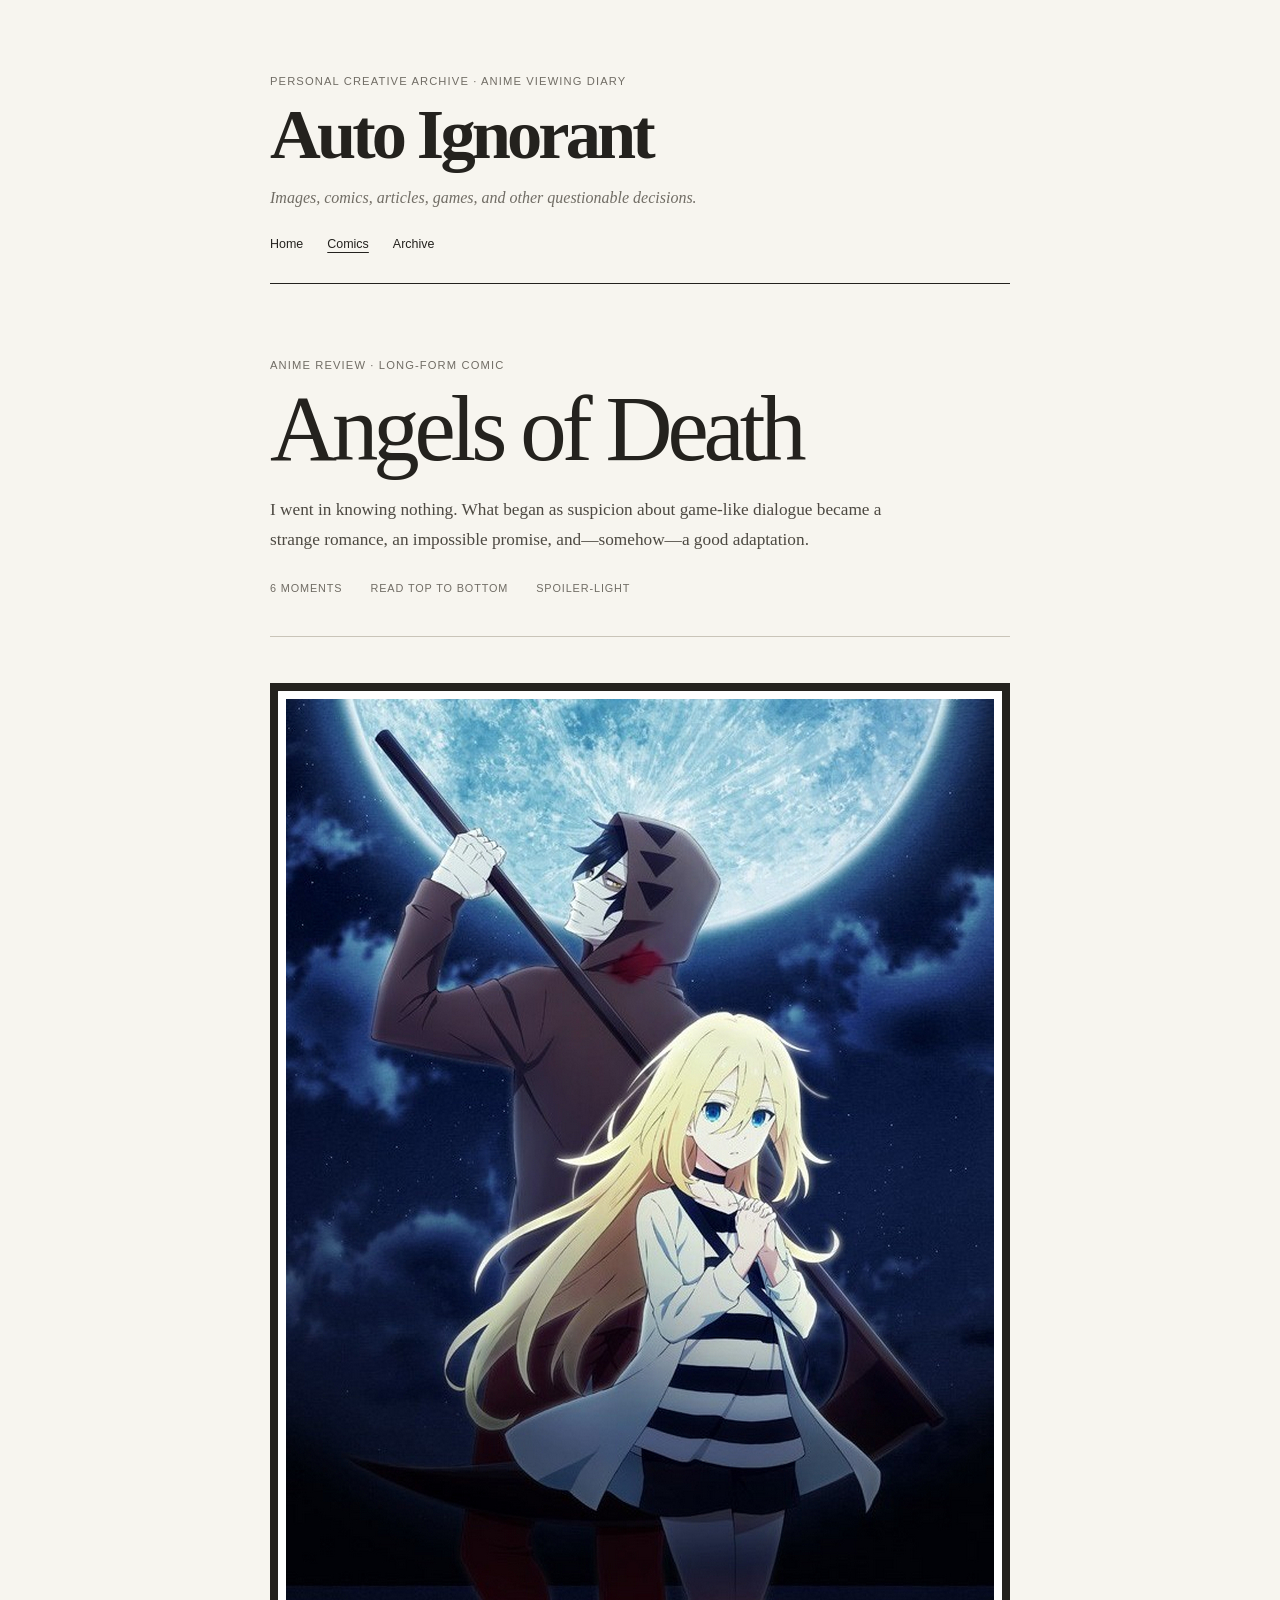
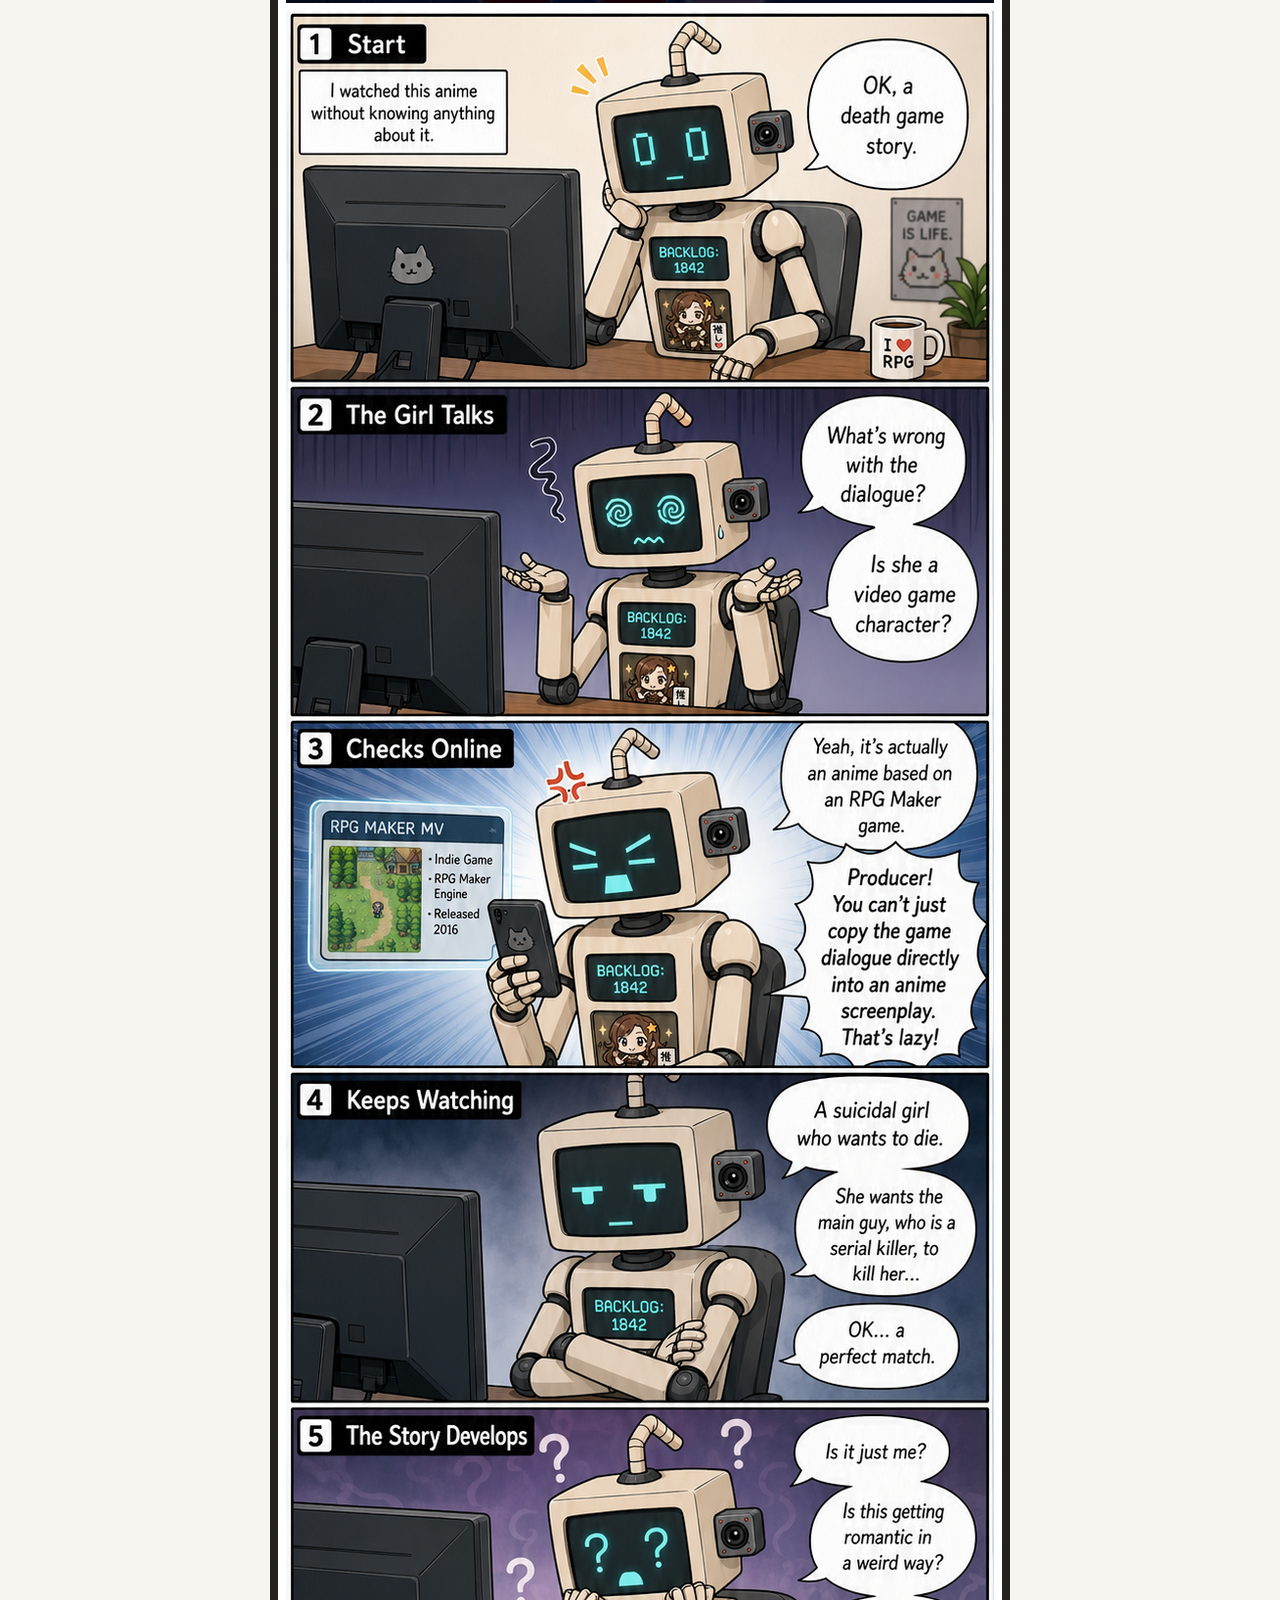
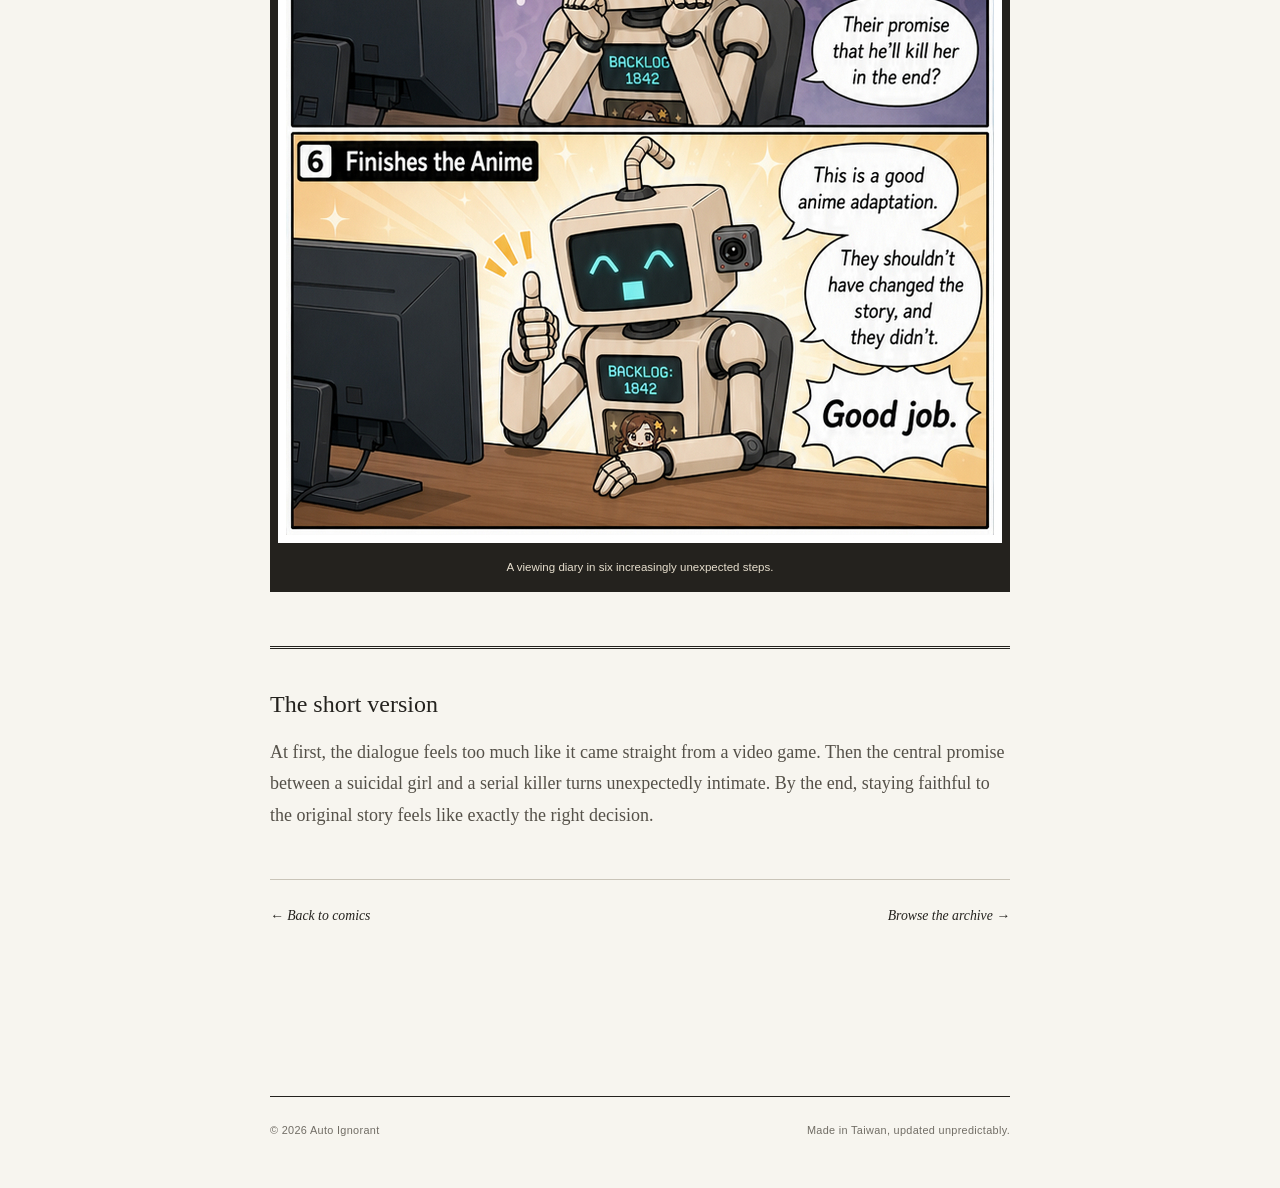
==== AngelsOfDeathReview.html @ 5b744804 "AngelsOfDeathReview" ====
<!doctype html>
<html lang="en">
<head>
  <meta charset="utf-8">
  <meta name="viewport" content="width=device-width, initial-scale=1">
  <meta name="description" content="A six-part illustrated viewing diary and review of the anime Angels of Death.">
  <title>Angels of Death Review — Auto Ignorant</title>
  <link rel="stylesheet" href="./styles.css">
</head>
<body class="review-page">
  <header class="blog-header">
    <p class="blog-kicker">Personal creative archive · Anime viewing diary</p>
    <a class="blog-title" href="./index.html" aria-label="Auto Ignorant home">Auto Ignorant</a>
    <p class="blog-description">Images, comics, articles, games, and other questionable decisions.</p>
    <nav class="blog-nav" aria-label="Main navigation">
      <a href="./index.html">Home</a>
      <a href="./Comics.html" aria-current="page">Comics</a>
      <a href="./index.html#archive">Archive</a>
    </nav>
  </header>

  <main class="blog-main">
    <article class="review-article">
      <header class="review-header">
        <p class="post-type">Anime review · Long-form comic</p>
        <h1>Angels of Death</h1>
        <p class="review-deck">
          I went in knowing nothing. What began as suspicion about game-like dialogue
          became a strange romance, an impossible promise, and—somehow—a good adaptation.
        </p>
        <p class="review-details">
          <span>6 moments</span>
          <span>Read top to bottom</span>
          <span>Spoiler-light</span>
        </p>
      </header>

      <figure class="review-frame">
        <img
          src="./Resources/Images/Comics/AngelsOfDeathReview.jpg"
          alt="A six-part illustrated review of Angels of Death. A robot viewer first questions the game-like dialogue, discovers the anime is based on an RPG Maker game, becomes intrigued by the strange bond between Rachel and Zack, and finishes by praising the faithful adaptation."
          width="724"
          height="3052"
          loading="eager">
        <figcaption>A viewing diary in six increasingly unexpected steps.</figcaption>
      </figure>

      <section class="review-transcript" aria-labelledby="review-note-title">
        <h2 id="review-note-title">The short version</h2>
        <p>
          At first, the dialogue feels too much like it came straight from a video game.
          Then the central promise between a suicidal girl and a serial killer turns
          unexpectedly intimate. By the end, staying faithful to the original story
          feels like exactly the right decision.
        </p>
      </section>

      <nav class="review-actions" aria-label="Review navigation">
        <a href="./Comics.html">← Back to comics</a>
        <a href="./index.html#archive">Browse the archive →</a>
      </nav>
    </article>
  </main>

  <footer class="blog-footer">
    <p>© 2026 Auto Ignorant</p>
    <p>Made in Taiwan, updated unpredictably.</p>
  </footer>
</body>
</html>
---- styles.css ----
@import url("https://fonts.googleapis.com/css2?family=DM+Sans:wght@400;500;600;700&family=Noto+Sans+TC:wght@400;500;700;900&display=swap");

:root {
  --ink: #171813;
  --paper: #f4f0e6;
  --paper-deep: #e7dfce;
  --acid: #f3d34a;
  --coral: #ef6a51;
  --muted: #777467;
  --line: rgba(23, 24, 19, 0.2);
  --max-width: 1180px;
}

* {
  box-sizing: border-box;
}

html {
  scroll-behavior: smooth;
}

body {
  margin: 0;
  color: var(--ink);
  background:
    radial-gradient(circle at 10% 20%, rgba(243, 211, 74, 0.14), transparent 25rem),
    var(--paper);
  font-family: "DM Sans", "Noto Sans TC", sans-serif;
  line-height: 1.6;
}

a {
  color: inherit;
  text-decoration: none;
}

.site-header,
.site-footer,
main {
  width: min(calc(100% - 48px), var(--max-width));
  margin-inline: auto;
}

.site-header {
  min-height: 92px;
  display: flex;
  align-items: center;
  justify-content: space-between;
  border-bottom: 1px solid var(--line);
}

.brand {
  display: inline-flex;
  gap: 12px;
  align-items: center;
  font-size: 0.9rem;
  font-weight: 800;
  letter-spacing: 0.08em;
  text-transform: uppercase;
}

.brand-mark {
  width: 38px;
  aspect-ratio: 1;
  display: grid;
  place-items: center;
  color: var(--paper);
  background: var(--ink);
  border-radius: 50%;
  font-size: 0.75rem;
  transform: rotate(-7deg);
}

.site-nav {
  display: flex;
  gap: 32px;
  font-size: 0.9rem;
  font-weight: 700;
}

.site-nav a {
  position: relative;
  padding: 10px 0;
}

.site-nav a::after {
  content: "";
  position: absolute;
  right: 0;
  bottom: 4px;
  left: 0;
  height: 2px;
  background: var(--ink);
  transform: scaleX(0);
  transform-origin: right;
  transition: transform 180ms ease;
}

.site-nav a:hover::after,
.site-nav a.active::after {
  transform: scaleX(1);
  transform-origin: left;
}

.hero {
  min-height: 650px;
  position: relative;
  display: flex;
  flex-direction: column;
  justify-content: center;
  padding: 90px 0 110px;
  border-bottom: 1px solid var(--line);
  overflow: hidden;
}

.eyebrow,
.card-label {
  margin: 0 0 16px;
  font-size: 0.72rem;
  font-weight: 800;
  letter-spacing: 0.19em;
}

.hero h1,
.page-intro h1 {
  max-width: 920px;
  margin: 0;
  font-family: "Noto Sans TC", sans-serif;
  font-size: clamp(3.15rem, 7.5vw, 7rem);
  font-weight: 900;
  letter-spacing: -0.07em;
  line-height: 1.02;
}

.hero h1 em {
  color: var(--coral);
  font-style: normal;
}

.hero-copy {
  max-width: 550px;
  margin: 38px 0 0;
  color: #4c4b43;
  font-size: clamp(1rem, 1.5vw, 1.18rem);
}

.hero-actions {
  display: flex;
  gap: 30px;
  align-items: center;
  margin-top: 42px;
}

.button {
  display: inline-flex;
  gap: 36px;
  align-items: center;
  justify-content: space-between;
  padding: 15px 20px;
  border: 1px solid var(--ink);
  font-size: 0.88rem;
  font-weight: 800;
  transition: transform 160ms ease, box-shadow 160ms ease;
}

.button:hover {
  transform: translate(-3px, -3px);
  box-shadow: 5px 5px 0 var(--ink);
}

.button-primary {
  background: var(--acid);
}

.button-secondary {
  min-width: 172px;
  color: var(--paper);
  background: var(--ink);
  border-color: var(--paper);
}

.button-secondary:hover {
  box-shadow: 5px 5px 0 var(--acid);
}

.text-link {
  font-size: 0.88rem;
  font-weight: 700;
  border-bottom: 1px solid var(--ink);
}

.hero-stamp {
  width: 116px;
  aspect-ratio: 1;
  position: absolute;
  right: 3%;
  bottom: 14%;
  display: flex;
  flex-direction: column;
  align-items: center;
  justify-content: center;
  background: var(--ink);
  border-radius: 50%;
  color: var(--paper);
  font-size: 0.58rem;
  letter-spacing: 0.2em;
  line-height: 1.3;
  transform: rotate(9deg);
}

.hero-stamp strong {
  color: var(--acid);
  font-size: 1.8rem;
  letter-spacing: 0;
}

.works-section {
  padding: 110px 0 130px;
}

.section-heading {
  display: flex;
  align-items: end;
  justify-content: space-between;
  margin-bottom: 54px;
}

.section-heading h2 {
  margin: 0;
  font-size: clamp(2.5rem, 5vw, 4.5rem);
  letter-spacing: -0.06em;
  line-height: 1;
}

.section-heading > p {
  max-width: 260px;
  margin: 0;
  color: var(--muted);
  text-align: right;
}

.work-grid {
  display: grid;
  grid-template-columns: 1.4fr 1fr 1fr;
  border-top: 1px solid var(--ink);
  border-bottom: 1px solid var(--ink);
}

.work-card {
  min-height: 360px;
  position: relative;
  display: flex;
  flex-direction: column;
  justify-content: space-between;
  padding: 28px;
  border-right: 1px solid var(--ink);
}

.work-card:last-child {
  border-right: 0;
}

.work-card.featured {
  background: var(--acid);
  transition: background 180ms ease;
}

.work-card.featured:hover {
  background: #ffe466;
}

.work-card h3 {
  margin: 0 0 12px;
  font-size: clamp(2rem, 3.5vw, 3.4rem);
  letter-spacing: -0.05em;
  line-height: 1;
}

.work-card p:last-child {
  max-width: 340px;
  margin: 0;
}

.work-number {
  font-size: 0.72rem;
  font-weight: 800;
}

.card-arrow {
  position: absolute;
  top: 22px;
  right: 26px;
  font-size: 2rem;
  transition: transform 180ms ease;
}

.featured:hover .card-arrow {
  transform: translate(5px, -5px);
}

.muted {
  color: #656358;
  background: rgba(255, 255, 255, 0.18);
}

.site-footer {
  min-height: 110px;
  display: flex;
  align-items: center;
  justify-content: space-between;
  border-top: 1px solid var(--line);
  color: var(--muted);
  font-size: 0.78rem;
  letter-spacing: 0.04em;
}

.comic-main {
  padding-bottom: 120px;
}

.page-intro {
  padding: 100px 0 84px;
  text-align: center;
}

.page-intro h1 {
  max-width: none;
  font-size: clamp(5rem, 14vw, 11rem);
  line-height: 0.9;
}

.title-dot {
  color: var(--coral);
}

.page-intro > p:last-child {
  max-width: 520px;
  margin: 32px auto 0;
  color: var(--muted);
}

.comic-entry {
  width: min(100%, 900px);
  margin-inline: auto;
}

.comic-meta {
  display: flex;
  align-items: end;
  justify-content: space-between;
  padding: 26px 0;
  border-top: 1px solid var(--ink);
}

.comic-meta h2 {
  margin: 0;
  font-size: clamp(2rem, 5vw, 3.8rem);
  letter-spacing: -0.055em;
  line-height: 1;
}

.comic-meta dl {
  display: flex;
  gap: 38px;
  margin: 0;
}

.comic-meta dt {
  color: var(--muted);
  font-size: 0.62rem;
  font-weight: 800;
  letter-spacing: 0.16em;
}

.comic-meta dd {
  margin: 2px 0 0;
  font-size: 0.78rem;
  font-weight: 700;
}

.comic-frame {
  margin: 0;
  padding: 14px;
  background: var(--ink);
}

.comic-frame img {
  width: 100%;
  height: auto;
  display: block;
  background: #fff;
}

.comic-frame figcaption {
  padding: 16px 4px 2px;
  color: var(--paper-deep);
  font-size: 0.78rem;
  text-align: center;
}

.comic-end {
  display: flex;
  align-items: center;
  justify-content: space-between;
  padding: 32px 0;
  border-bottom: 1px solid var(--ink);
  font-size: 0.68rem;
  font-weight: 800;
  letter-spacing: 0.15em;
}

.more-comics {
  width: min(100%, 900px);
  margin: 96px auto 0;
  padding: 44px;
  background: var(--acid);
  border: 1px solid var(--ink);
}

.more-comics h2 {
  margin: 0;
  font-size: clamp(2rem, 5vw, 3.8rem);
  letter-spacing: -0.055em;
  line-height: 1;
}

.more-comics > p:not(.eyebrow) {
  max-width: 610px;
  margin: 24px 0 30px;
}

@media (max-width: 780px) {
  .site-header,
  .site-footer,
  main {
    width: min(calc(100% - 32px), var(--max-width));
  }

  .site-header {
    min-height: 76px;
  }

  .site-nav {
    gap: 20px;
  }

  .hero {
    min-height: calc(100vh - 76px);
    padding: 70px 0 90px;
  }

  .hero h1 {
    letter-spacing: -0.055em;
  }

  .hero-stamp {
    width: 90px;
    right: 0;
    bottom: 5%;
  }

  .section-heading {
    align-items: start;
    flex-direction: column;
    gap: 18px;
  }

  .section-heading > p {
    text-align: left;
  }

  .work-grid {
    grid-template-columns: 1fr;
  }

  .work-card {
    min-height: 270px;
    border-right: 0;
    border-bottom: 1px solid var(--ink);
  }

  .work-card:last-child {
    border-bottom: 0;
  }

  .comic-meta {
    align-items: start;
    flex-direction: column;
    gap: 28px;
  }

  .comic-frame {
    margin-inline: -16px;
    padding: 7px;
  }

  .more-comics {
    padding: 32px 24px;
  }
}

@media (max-width: 480px) {
  .brand > span:last-child {
    display: none;
  }

  .hero-actions {
    align-items: flex-start;
    flex-direction: column;
    gap: 22px;
  }

  .hero-stamp {
    display: none;
  }

  .works-section {
    padding: 85px 0 95px;
  }

  .page-intro {
    padding: 80px 0 64px;
  }

  .comic-meta dl {
    width: 100%;
    justify-content: space-between;
    gap: 20px;
  }

  .comic-end {
    align-items: flex-start;
    flex-direction: column;
    gap: 24px;
  }

  .site-footer {
    align-items: flex-start;
    flex-direction: column;
    justify-content: center;
    gap: 4px;
  }

  .site-footer p {
    margin: 0;
  }
}

@media (prefers-reduced-motion: reduce) {
  html {
    scroll-behavior: auto;
  }

  *,
  *::before,
  *::after {
    transition-duration: 0.01ms !important;
  }
}

/* Minimal journal-style home page */
.blog-home {
  --blog-ink: #24221e;
  --blog-muted: #716d65;
  --blog-line: #c9c4b8;
  margin: 0;
  color: var(--blog-ink);
  background: #f7f5ef;
  font-family: Georgia, "Times New Roman", "Noto Serif TC", serif;
  font-size: 18px;
  line-height: 1.75;
}

.blog-header,
.blog-main,
.blog-footer {
  width: min(calc(100% - 40px), 740px);
  margin-inline: auto;
}

.blog-header {
  padding: 72px 0 28px;
  border-bottom: 1px solid var(--blog-ink);
}

.blog-kicker,
.blog-date,
.post-type,
.archive-heading span {
  color: var(--blog-muted);
  font-family: Arial, "Noto Sans TC", sans-serif;
  font-size: 0.7rem;
  letter-spacing: 0.1em;
  text-transform: uppercase;
}

.blog-kicker {
  margin: 0 0 6px;
}

.blog-title {
  display: inline-block;
  font-size: clamp(2.5rem, 8vw, 4.4rem);
  font-weight: 700;
  letter-spacing: -0.055em;
  line-height: 1.05;
}

.blog-description {
  max-width: 570px;
  margin: 12px 0 22px;
  color: var(--blog-muted);
  font-size: 1rem;
  font-style: italic;
}

.blog-nav {
  display: flex;
  gap: 24px;
  font-family: Arial, "Noto Sans TC", sans-serif;
  font-size: 0.78rem;
}

.blog-nav a {
  text-decoration: underline;
  text-decoration-color: transparent;
  text-underline-offset: 4px;
}

.blog-nav a:hover,
.blog-nav a[aria-current="page"] {
  text-decoration-color: currentColor;
}

.blog-main {
  padding-bottom: 80px;
}

.blog-intro {
  padding: 72px 0 68px;
}

.blog-date {
  margin: 0 0 14px;
}

.blog-intro h1 {
  max-width: 650px;
  margin: 0 0 26px;
  font-size: clamp(2.1rem, 6vw, 3.6rem);
  font-weight: 400;
  letter-spacing: -0.035em;
  line-height: 1.14;
}

.blog-intro > p:last-child {
  max-width: 620px;
  margin: 0;
  color: #4d4942;
  font-size: 1.08rem;
}

.archive {
  border-top: 3px double var(--blog-ink);
}

.archive-heading {
  display: flex;
  align-items: baseline;
  justify-content: space-between;
  padding: 22px 0 16px;
  border-bottom: 1px solid var(--blog-line);
}

.archive-heading h2 {
  margin: 0;
  font-size: 1rem;
  font-weight: 700;
  letter-spacing: 0.04em;
  text-transform: uppercase;
}

.post-entry {
  display: grid;
  grid-template-columns: 110px 1fr;
  gap: 22px;
  padding: 40px 0 44px;
  border-bottom: 1px solid var(--blog-line);
}

.post-entry time {
  color: var(--blog-muted);
  font-size: 0.8rem;
  font-style: italic;
}

.post-type {
  margin: 0 0 6px;
}

.post-entry h3 {
  margin: 0 0 10px;
  font-size: clamp(1.6rem, 5vw, 2.25rem);
  font-weight: 400;
  line-height: 1.2;
}

.post-entry h3 a {
  text-decoration: underline;
  text-decoration-thickness: 1px;
  text-underline-offset: 5px;
}

.post-entry h3 a:hover {
  text-decoration-thickness: 2px;
}

.post-entry p {
  margin: 0 0 14px;
  color: #555149;
}

.read-more {
  font-size: 0.86rem;
  font-style: italic;
}

.read-more:hover {
  text-decoration: underline;
  text-underline-offset: 4px;
}

.archive-note {
  padding: 30px 0;
  color: var(--blog-muted);
  font-size: 0.85rem;
  font-style: italic;
}

.archive-note p {
  margin: 0;
}

.blog-footer {
  display: flex;
  justify-content: space-between;
  padding: 24px 0 48px;
  border-top: 1px solid var(--blog-ink);
  color: var(--blog-muted);
  font-family: Arial, "Noto Sans TC", sans-serif;
  font-size: 0.68rem;
  letter-spacing: 0.03em;
}

.blog-footer p {
  margin: 0;
}

/* Journal-style long-form review */
.review-page {
  --blog-ink: #24221e;
  --blog-muted: #716d65;
  --blog-line: #c9c4b8;
  margin: 0;
  color: var(--blog-ink);
  background: #f7f5ef;
  font-family: Georgia, "Times New Roman", "Noto Serif TC", serif;
  font-size: 18px;
  line-height: 1.75;
}

.review-page .blog-nav a[aria-current="page"] {
  text-decoration-color: currentColor;
}

.review-article {
  padding: 72px 0 88px;
}

.review-header {
  padding-bottom: 38px;
  border-bottom: 1px solid var(--blog-line);
}

.review-header h1 {
  margin: 8px 0 20px;
  font-size: clamp(2.8rem, 9vw, 5.8rem);
  font-weight: 400;
  letter-spacing: -0.055em;
  line-height: 0.98;
}

.review-deck {
  max-width: 620px;
  margin: 0;
  color: #4d4942;
  font-size: 1.08rem;
}

.review-details {
  display: flex;
  gap: 28px;
  margin: 24px 0 0;
  color: var(--blog-muted);
  font-family: Arial, "Noto Sans TC", sans-serif;
  font-size: 0.68rem;
  letter-spacing: 0.08em;
  text-transform: uppercase;
}

.review-frame {
  margin: 46px 0 0;
  padding: 8px;
  background: var(--blog-ink);
}

.review-frame img {
  width: 100%;
  height: auto;
  display: block;
  background: #fff;
}

.review-frame figcaption {
  padding: 14px 8px 6px;
  color: #e7dfce;
  font-family: Arial, "Noto Sans TC", sans-serif;
  font-size: 0.72rem;
  text-align: center;
}

.review-transcript {
  margin-top: 54px;
  padding-top: 34px;
  border-top: 3px double var(--blog-ink);
}

.review-transcript h2 {
  margin: 0 0 12px;
  font-size: 1.5rem;
  font-weight: 400;
}

.review-transcript p {
  margin: 0;
  color: #555149;
}

.review-actions {
  display: flex;
  justify-content: space-between;
  margin-top: 48px;
  padding-top: 24px;
  border-top: 1px solid var(--blog-line);
  font-size: 0.86rem;
  font-style: italic;
}

.review-actions a:hover {
  text-decoration: underline;
  text-underline-offset: 4px;
}

@media (max-width: 560px) {
  .blog-header {
    padding-top: 44px;
  }

  .blog-intro {
    padding: 52px 0;
  }

  .post-entry {
    grid-template-columns: 1fr;
    gap: 6px;
  }

  .blog-footer {
    flex-direction: column;
    gap: 4px;
  }

  .review-article {
    padding-top: 52px;
  }

  .review-details,
  .review-actions {
    align-items: flex-start;
    flex-direction: column;
    gap: 8px;
  }

  .review-frame {
    margin-inline: -12px;
    padding: 5px;
  }
}
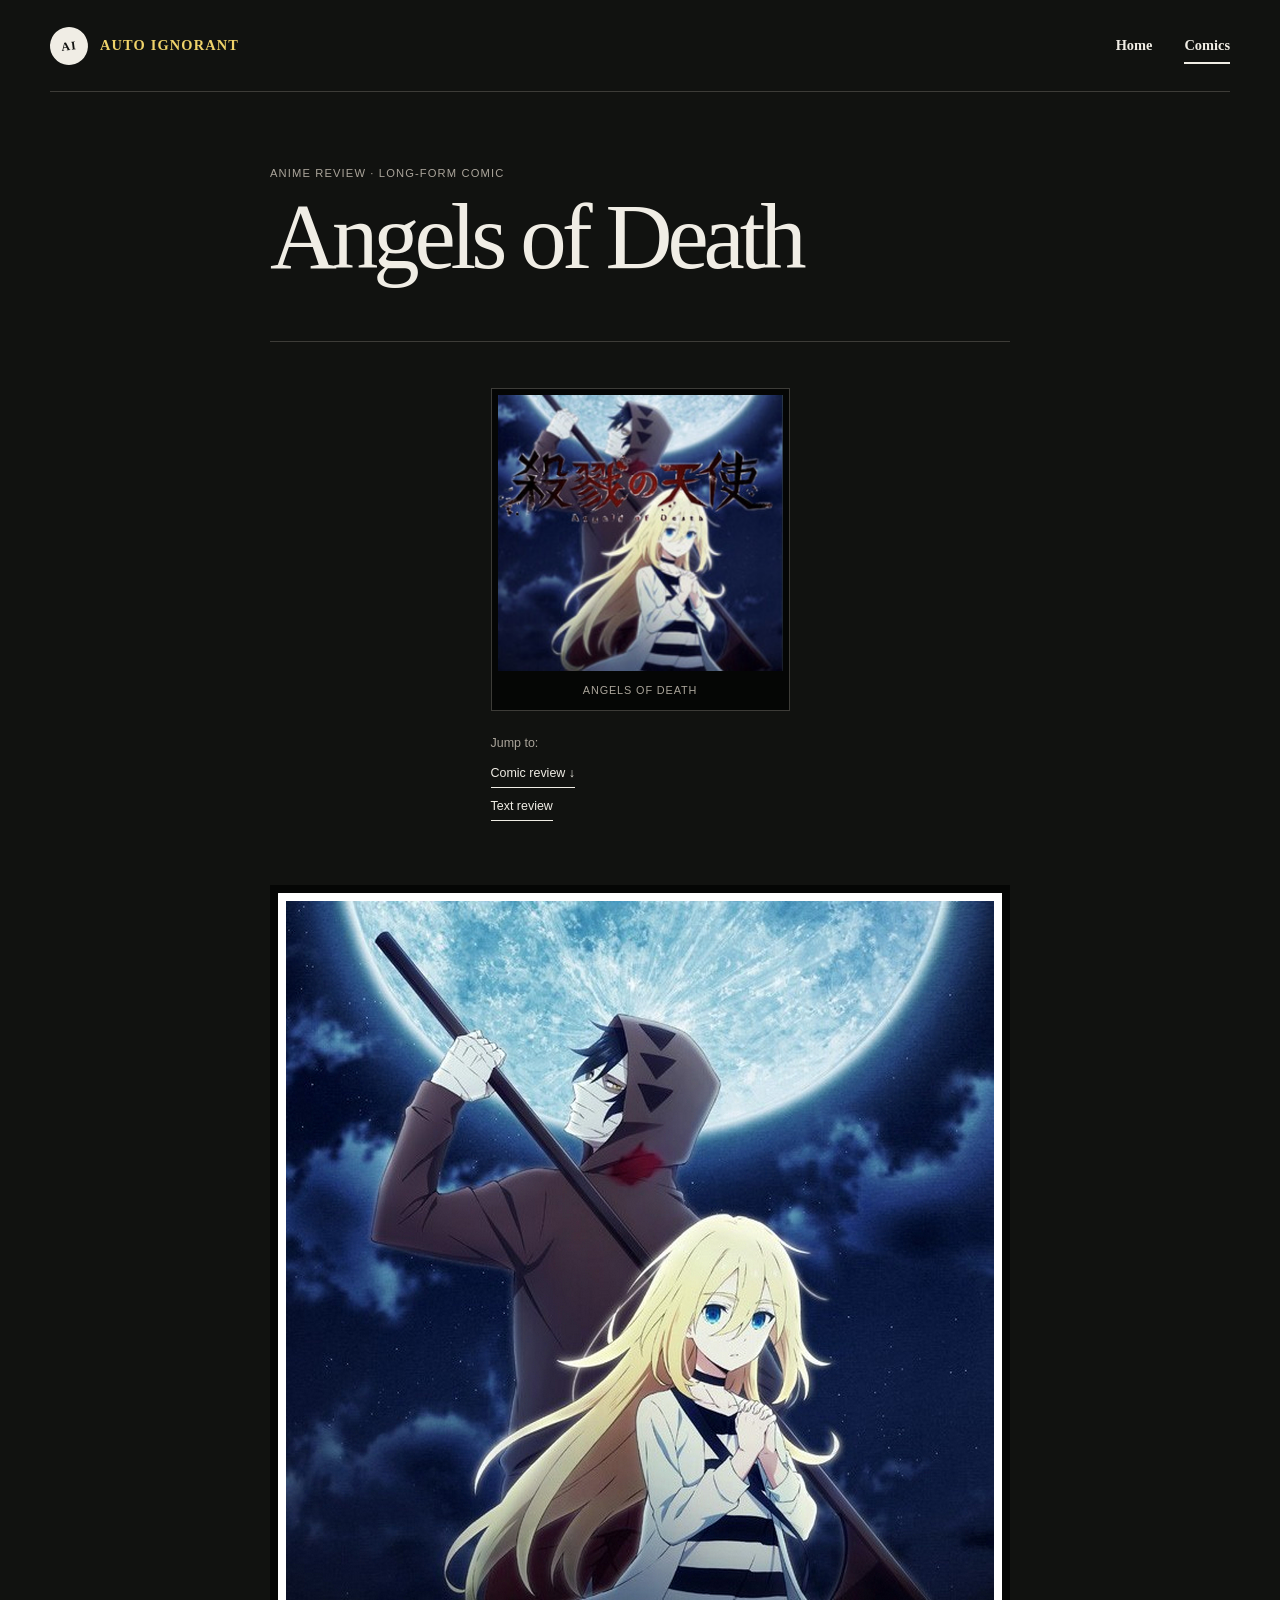
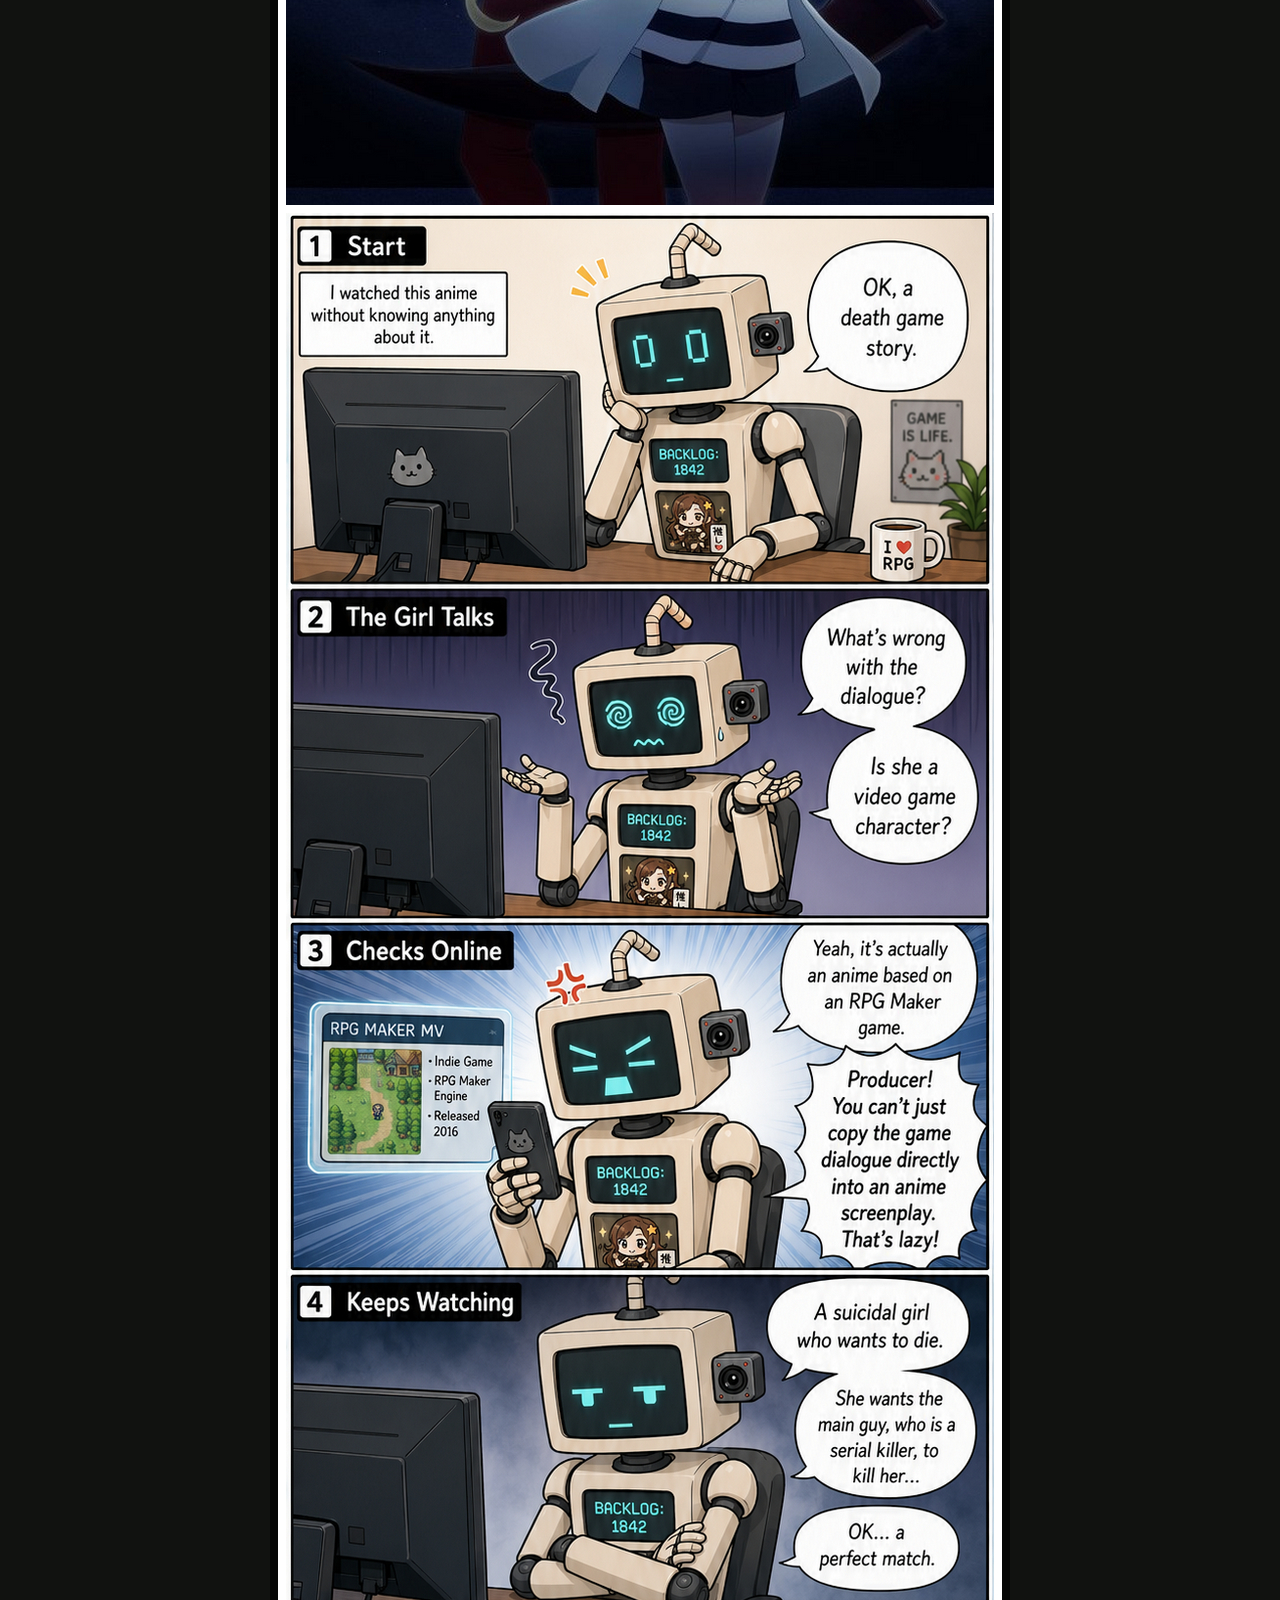
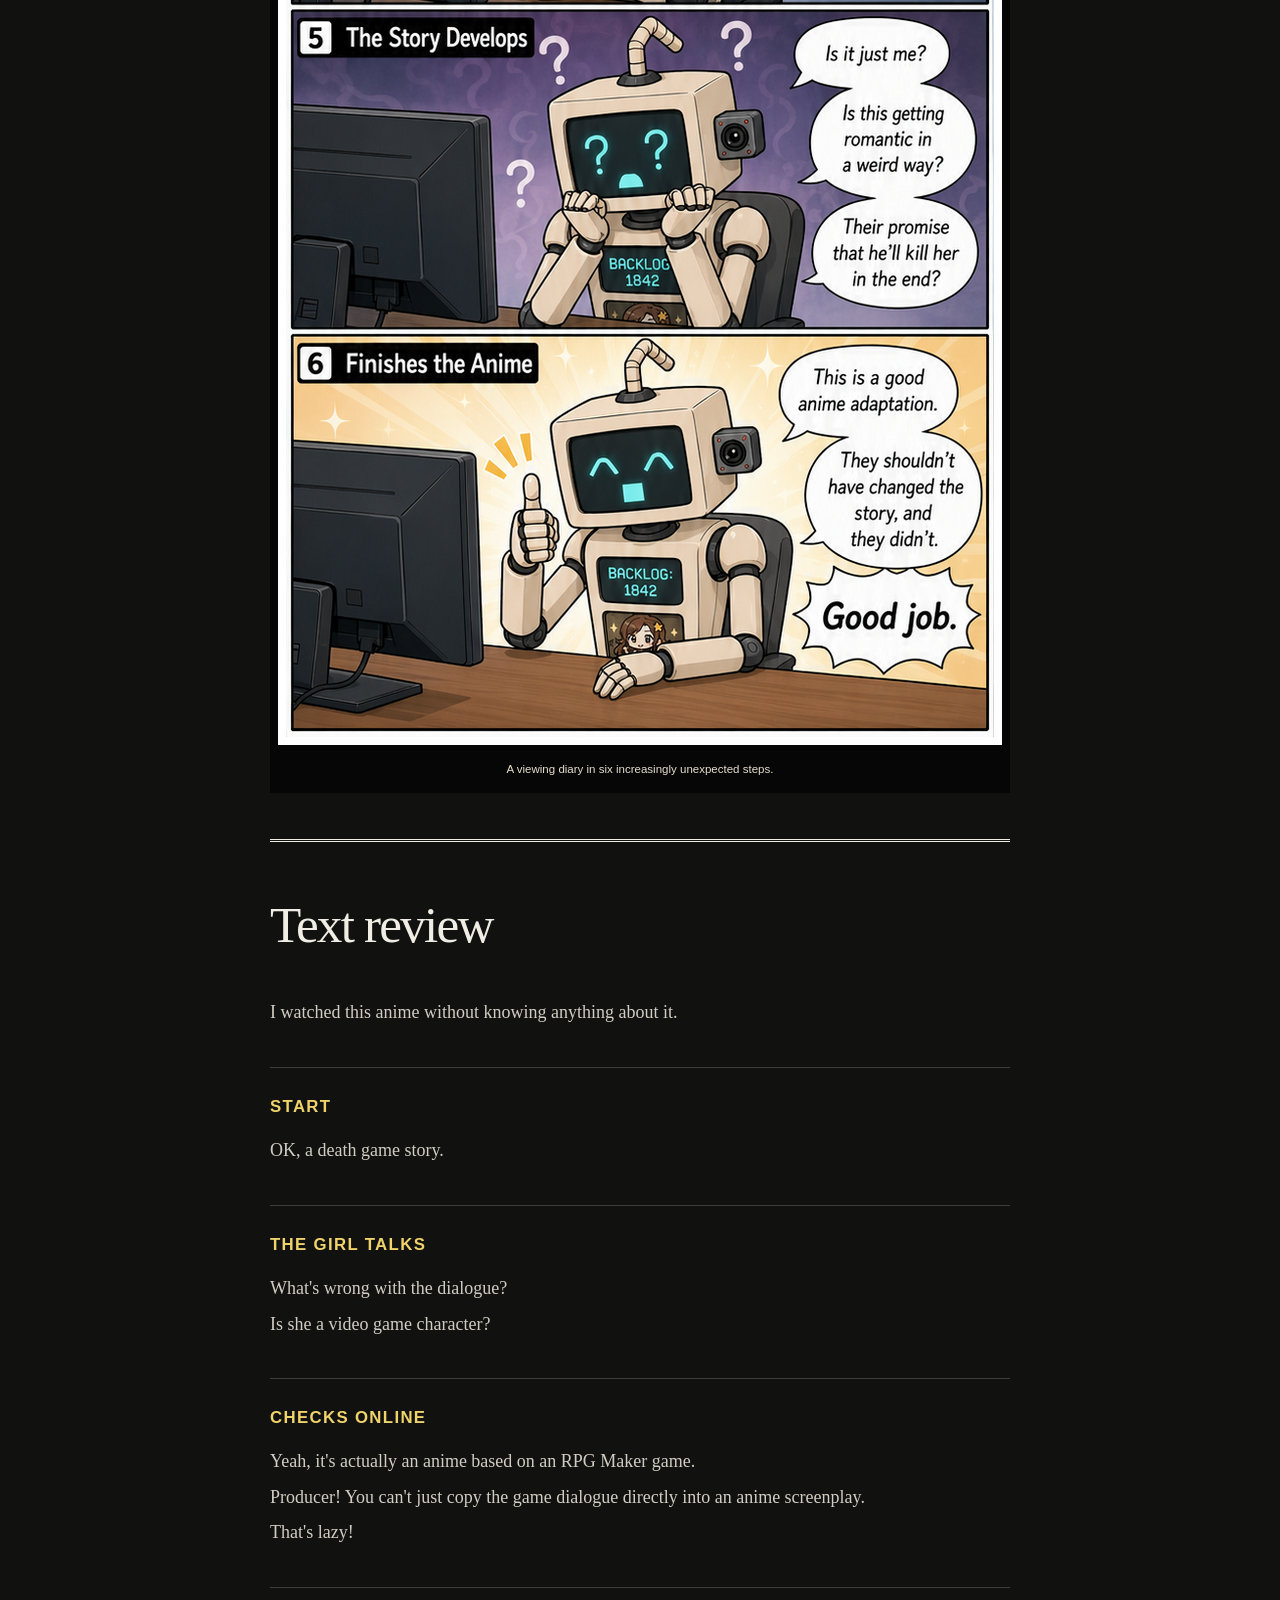
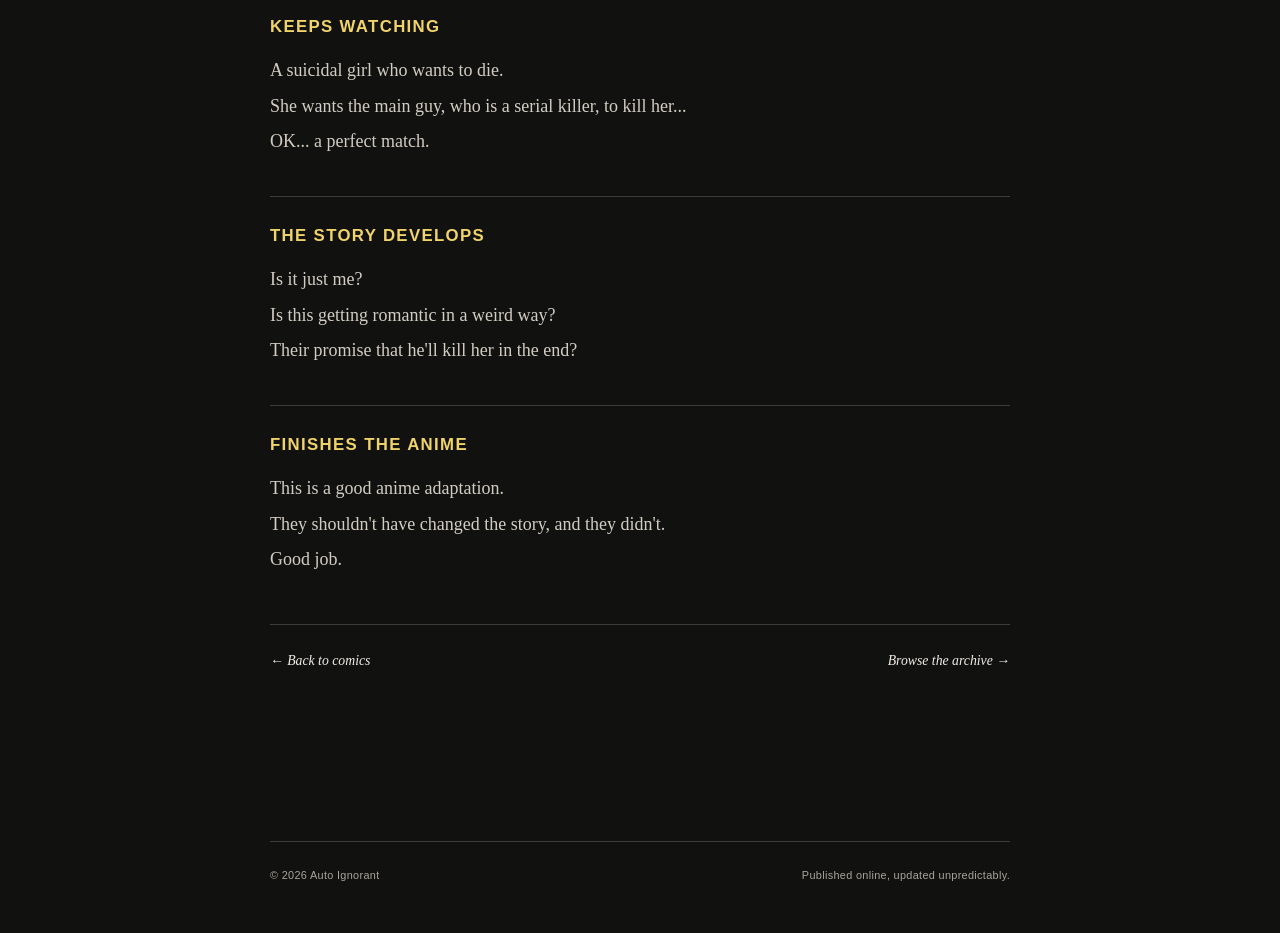
==== commit 511a9768: "AngelsOfDeathCover" ====
--- a/AngelsOfDeathReview.html
+++ b/AngelsOfDeathReview.html
@@ -8,14 +8,14 @@
   <link rel="stylesheet" href="./styles.css">
 </head>
 <body class="review-page">
-  <header class="blog-header">
-    <p class="blog-kicker">Personal creative archive · Anime viewing diary</p>
-    <a class="blog-title" href="./index.html" aria-label="Auto Ignorant home">Auto Ignorant</a>
-    <p class="blog-description">Images, comics, articles, games, and other questionable decisions.</p>
-    <nav class="blog-nav" aria-label="Main navigation">
+  <header class="site-header">
+    <a class="brand" href="./index.html" aria-label="Back to home">
+      <span class="brand-mark" aria-hidden="true">AI</span>
+      <span>Auto Ignorant</span>
+    </a>
+    <nav class="site-nav" aria-label="Main navigation">
       <a href="./index.html">Home</a>
-      <a href="./Comics.html" aria-current="page">Comics</a>
-      <a href="./index.html#archive">Archive</a>
+      <a class="active" href="./Comics.html" aria-current="page">Comics</a>
     </nav>
   </header>
 
@@ -24,18 +24,25 @@
       <header class="review-header">
         <p class="post-type">Anime review · Long-form comic</p>
         <h1>Angels of Death</h1>
-        <p class="review-deck">
-          I went in knowing nothing. What began as suspicion about game-like dialogue
-          became a strange romance, an impossible promise, and—somehow—a good adaptation.
-        </p>
-        <p class="review-details">
-          <span>6 moments</span>
-          <span>Read top to bottom</span>
-          <span>Spoiler-light</span>
-        </p>
       </header>
 
-      <figure class="review-frame">
+      <figure class="review-cover">
+        <img
+          src="./Resources/Images/Comics/AngelsOfDeathCover.png"
+          alt="Angels of Death anime cover featuring Rachel Gardner and Zack beneath a moonlit sky."
+          width="299"
+          height="290"
+          loading="eager">
+        <figcaption>Angels of Death</figcaption>
+      </figure>
+
+      <nav class="review-jump-links" aria-label="Jump to review format">
+        <span>Jump to:</span>
+        <a href="#comic-review">Comic review ↓</a>
+        <a href="#text-review">Text review</a>
+      </nav>
+
+      <figure class="review-frame" id="comic-review">
         <img
           src="./Resources/Images/Comics/AngelsOfDeathReview.jpg"
           alt="A six-part illustrated review of Angels of Death. A robot viewer first questions the game-like dialogue, discovers the anime is based on an RPG Maker game, becomes intrigued by the strange bond between Rachel and Zack, and finishes by praising the faithful adaptation."
@@ -45,14 +52,49 @@
         <figcaption>A viewing diary in six increasingly unexpected steps.</figcaption>
       </figure>
 
-      <section class="review-transcript" aria-labelledby="review-note-title">
-        <h2 id="review-note-title">The short version</h2>
-        <p>
-          At first, the dialogue feels too much like it came straight from a video game.
-          Then the central promise between a suicidal girl and a serial killer turns
-          unexpectedly intimate. By the end, staying faithful to the original story
-          feels like exactly the right decision.
-        </p>
+      <section class="review-transcript" id="text-review" aria-labelledby="text-review-title">
+        <h2 id="text-review-title">Text review</h2>
+
+        <p>I watched this anime without knowing anything about it.</p>
+
+        <section>
+          <h3>Start</h3>
+          <p>OK, a death game story.</p>
+        </section>
+
+        <section>
+          <h3>The Girl Talks</h3>
+          <p>What's wrong with the dialogue?</p>
+          <p>Is she a video game character?</p>
+        </section>
+
+        <section>
+          <h3>Checks Online</h3>
+          <p>Yeah, it's actually an anime based on an RPG Maker game.</p>
+          <p>Producer! You can't just copy the game dialogue directly into an anime screenplay.</p>
+          <p>That's lazy!</p>
+        </section>
+
+        <section>
+          <h3>Keeps Watching</h3>
+          <p>A suicidal girl who wants to die.</p>
+          <p>She wants the main guy, who is a serial killer, to kill her...</p>
+          <p>OK... a perfect match.</p>
+        </section>
+
+        <section>
+          <h3>The Story Develops</h3>
+          <p>Is it just me?</p>
+          <p>Is this getting romantic in a weird way?</p>
+          <p>Their promise that he'll kill her in the end?</p>
+        </section>
+
+        <section>
+          <h3>Finishes the Anime</h3>
+          <p>This is a good anime adaptation.</p>
+          <p>They shouldn't have changed the story, and they didn't.</p>
+          <p>Good job.</p>
+        </section>
       </section>
 
       <nav class="review-actions" aria-label="Review navigation">
@@ -64,7 +106,7 @@
 
   <footer class="blog-footer">
     <p>© 2026 Auto Ignorant</p>
-    <p>Made in Taiwan, updated unpredictably.</p>
+    <p>Published online, updated unpredictably.</p>
   </footer>
 </body>
 </html>
--- a/styles.css
+++ b/styles.css
@@ -560,12 +560,12 @@
 
 /* Minimal journal-style home page */
 .blog-home {
-  --blog-ink: #24221e;
-  --blog-muted: #716d65;
-  --blog-line: #c9c4b8;
+  --blog-ink: #f0ede5;
+  --blog-muted: #aaa49a;
+  --blog-line: #3d3c38;
   margin: 0;
   color: var(--blog-ink);
-  background: #f7f5ef;
+  background: #111210;
   font-family: Georgia, "Times New Roman", "Noto Serif TC", serif;
   font-size: 18px;
   line-height: 1.75;
@@ -580,7 +580,7 @@
 
 .blog-header {
   padding: 72px 0 28px;
-  border-bottom: 1px solid var(--blog-ink);
+  border-bottom: 1px solid var(--blog-line);
 }
 
 .blog-kicker,
@@ -599,11 +599,22 @@
 }
 
 .blog-title {
-  display: inline-block;
+  display: inline-flex;
+  gap: 14px;
+  align-items: center;
+  color: #f0d36a;
   font-size: clamp(2.5rem, 8vw, 4.4rem);
   font-weight: 700;
   letter-spacing: -0.055em;
   line-height: 1.05;
+}
+
+.blog-home .blog-title .brand-mark {
+  flex: 0 0 38px;
+  color: #111210;
+  background: var(--blog-ink);
+  font-family: Arial, "Noto Sans TC", sans-serif;
+  letter-spacing: 0;
 }
 
 .blog-description {
@@ -656,7 +667,7 @@
 .blog-intro > p:last-child {
   max-width: 620px;
   margin: 0;
-  color: #4d4942;
+  color: #c9c4ba;
   font-size: 1.08rem;
 }
 
@@ -717,7 +728,7 @@
 
 .post-entry p {
   margin: 0 0 14px;
-  color: #555149;
+  color: #d2cdc3;
 }
 
 .read-more {
@@ -745,7 +756,7 @@
   display: flex;
   justify-content: space-between;
   padding: 24px 0 48px;
-  border-top: 1px solid var(--blog-ink);
+  border-top: 1px solid var(--blog-line);
   color: var(--blog-muted);
   font-family: Arial, "Noto Sans TC", sans-serif;
   font-size: 0.68rem;
@@ -758,19 +769,33 @@
 
 /* Journal-style long-form review */
 .review-page {
-  --blog-ink: #24221e;
-  --blog-muted: #716d65;
-  --blog-line: #c9c4b8;
+  --blog-ink: #f0ede5;
+  --blog-muted: #aaa49a;
+  --blog-line: #3d3c38;
   margin: 0;
   color: var(--blog-ink);
-  background: #f7f5ef;
+  background: #111210;
   font-family: Georgia, "Times New Roman", "Noto Serif TC", serif;
   font-size: 18px;
   line-height: 1.75;
 }
 
-.review-page .blog-nav a[aria-current="page"] {
-  text-decoration-color: currentColor;
+.review-page .site-header {
+  color: var(--blog-ink);
+  border-bottom-color: var(--blog-line);
+}
+
+.review-page .brand-mark {
+  color: #111210;
+  background: var(--blog-ink);
+}
+
+.review-page .brand > span:last-child {
+  color: #f0d36a;
+}
+
+.review-page .site-nav a::after {
+  background: var(--blog-ink);
 }
 
 .review-article {
@@ -790,28 +815,59 @@
   line-height: 0.98;
 }
 
-.review-deck {
-  max-width: 620px;
-  margin: 0;
-  color: #4d4942;
-  font-size: 1.08rem;
-}
-
-.review-details {
-  display: flex;
-  gap: 28px;
-  margin: 24px 0 0;
+.review-jump-links {
+  display: flex;
+  align-items: flex-start;
+  flex-direction: column;
+  gap: 8px;
+  width: min(100%, 299px);
+  margin: 22px auto 0;
+  font-family: Arial, "Noto Sans TC", sans-serif;
+  font-size: 0.78rem;
+}
+
+.review-jump-links span {
+  color: var(--blog-muted);
+}
+
+.review-jump-links a {
+  padding-bottom: 2px;
+  border-bottom: 1px solid currentColor;
+}
+
+.review-jump-links a:hover {
+  border-bottom-width: 2px;
+}
+
+.review-cover {
+  width: min(100%, 299px);
+  margin: 46px auto 0;
+  padding: 6px;
+  background: #050605;
+  border: 1px solid var(--blog-line);
+}
+
+.review-cover img {
+  width: 100%;
+  height: auto;
+  display: block;
+}
+
+.review-cover figcaption {
+  padding: 10px 6px 4px;
   color: var(--blog-muted);
   font-family: Arial, "Noto Sans TC", sans-serif;
   font-size: 0.68rem;
   letter-spacing: 0.08em;
+  text-align: center;
   text-transform: uppercase;
 }
 
 .review-frame {
-  margin: 46px 0 0;
+  scroll-margin-top: 24px;
+  margin: 64px 0 0;
   padding: 8px;
-  background: var(--blog-ink);
+  background: #050605;
 }
 
 .review-frame img {
@@ -830,20 +886,42 @@
 }
 
 .review-transcript {
-  margin-top: 54px;
-  padding-top: 34px;
+  scroll-margin-top: 24px;
+  margin-top: 46px;
+  padding-top: 38px;
   border-top: 3px double var(--blog-ink);
 }
 
 .review-transcript h2 {
-  margin: 0 0 12px;
-  font-size: 1.5rem;
+  margin: 0 0 28px;
+  font-size: clamp(2rem, 6vw, 3.2rem);
   font-weight: 400;
+  letter-spacing: -0.035em;
 }
 
 .review-transcript p {
   margin: 0;
-  color: #555149;
+  color: #d2cdc3;
+}
+
+.review-transcript > section {
+  margin-top: 38px;
+  padding-top: 24px;
+  border-top: 1px solid var(--blog-line);
+}
+
+.review-transcript h3 {
+  margin: 0 0 14px;
+  color: #f0d36a;
+  font-family: Arial, "Noto Sans TC", sans-serif;
+  font-size: 1.05rem;
+  font-weight: 700;
+  letter-spacing: 0.08em;
+  text-transform: uppercase;
+}
+
+.review-transcript section p + p {
+  margin-top: 4px;
 }
 
 .review-actions {
@@ -884,13 +962,16 @@
     padding-top: 52px;
   }
 
-  .review-details,
   .review-actions {
     align-items: flex-start;
     flex-direction: column;
     gap: 8px;
   }
 
+  .review-jump-links {
+    align-items: flex-start;
+  }
+
   .review-frame {
     margin-inline: -12px;
     padding: 5px;
